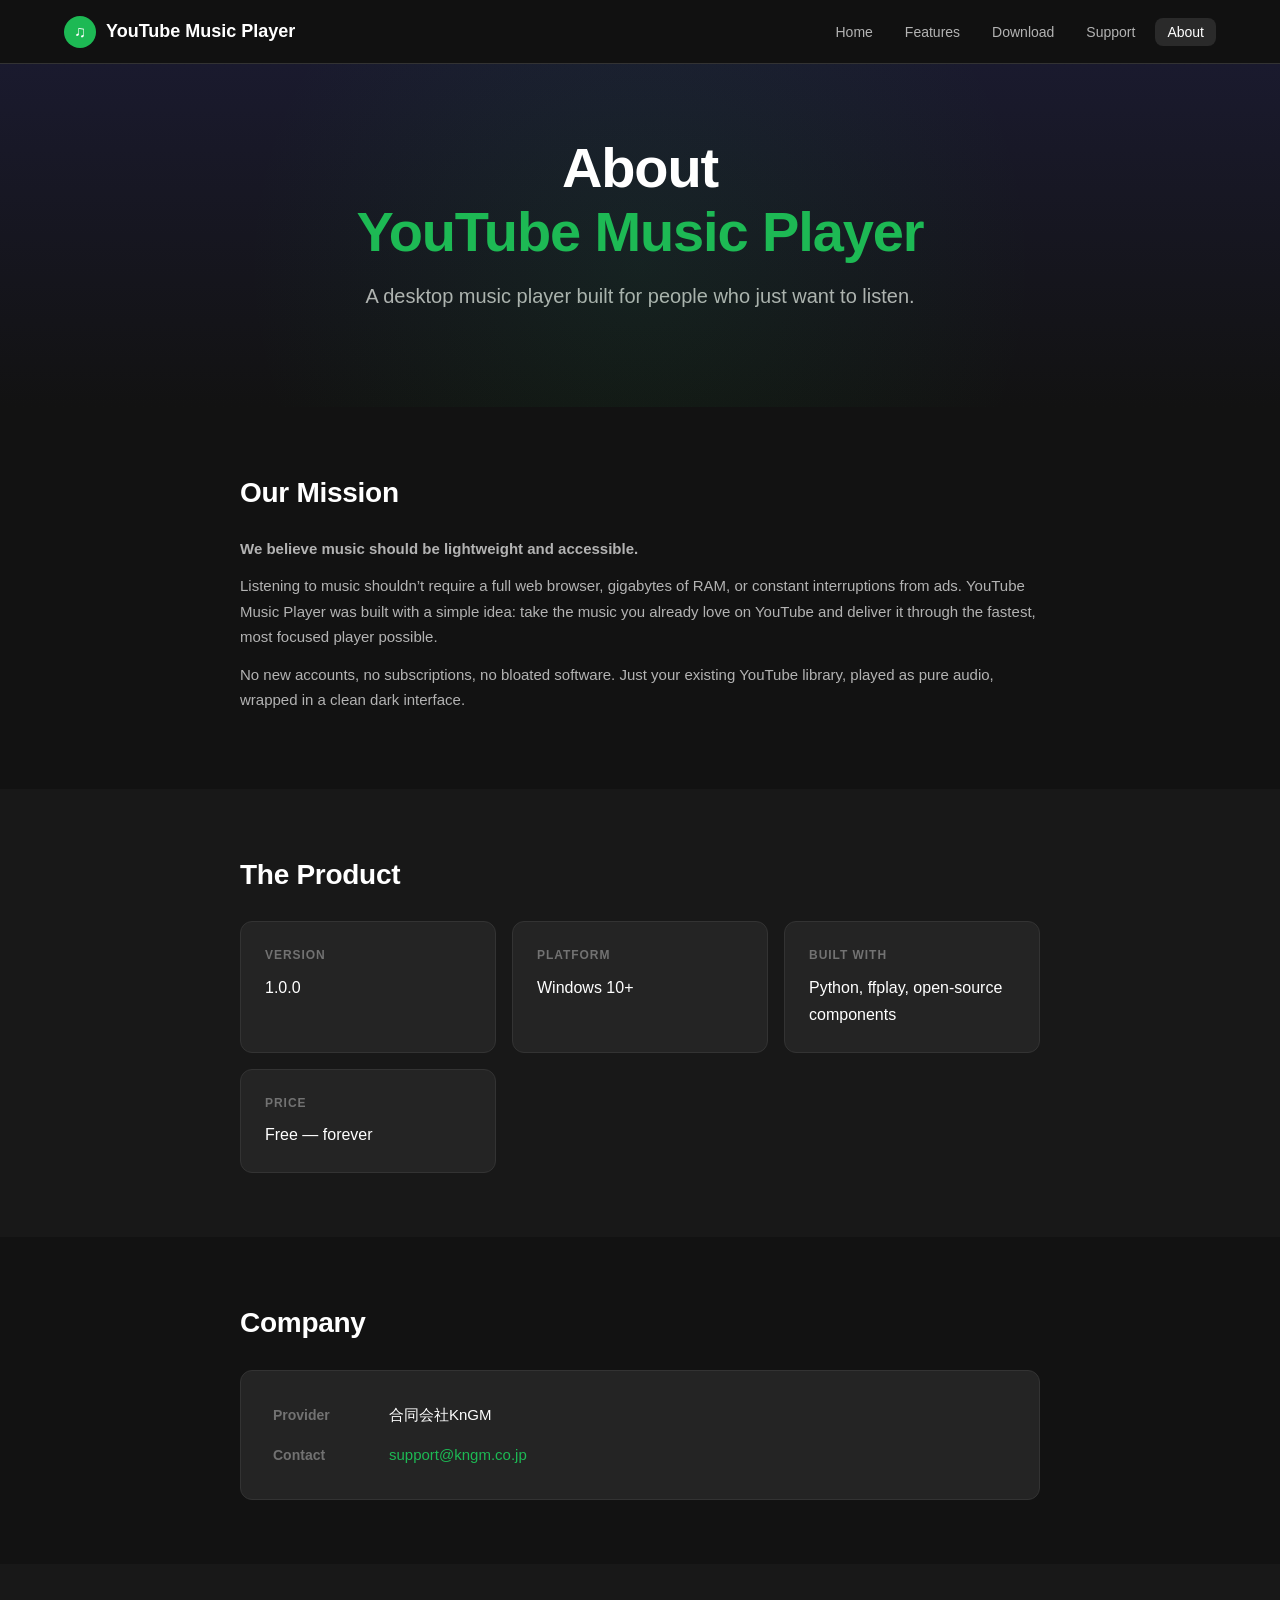
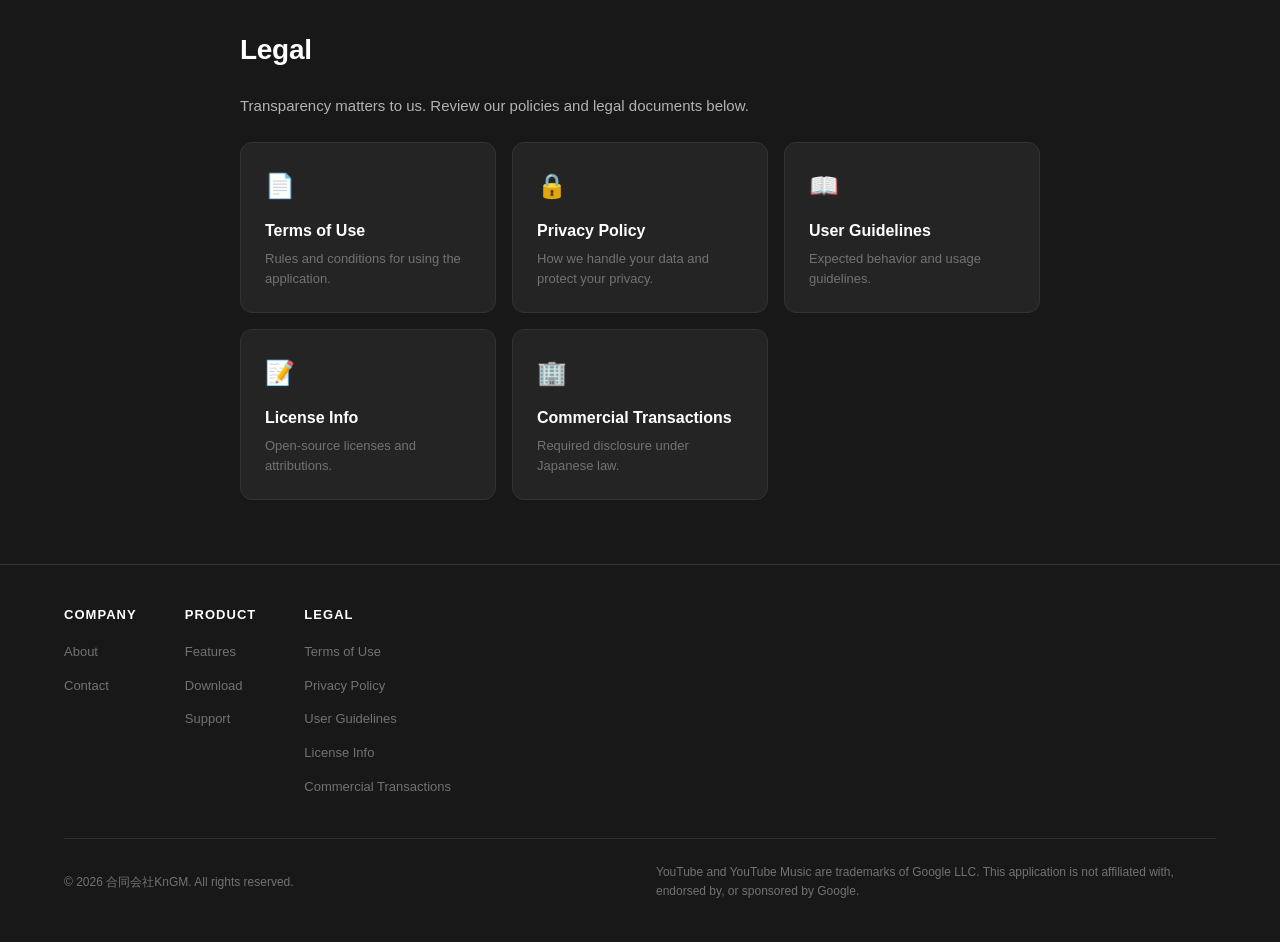
==== about.html @ 7d12eb29 "Initial website: YouTube Music Player by 合同会社KnGM" ====
<!DOCTYPE html>
<html lang="en">
<head>
  <meta charset="UTF-8">
  <meta name="viewport" content="width=device-width, initial-scale=1.0">
  <title>About - YouTube Music Player</title>
  <meta name="description" content="About YouTube Music Player. Built by 合同会社KnGM. Lightweight, accessible music for everyone.">
  <link rel="stylesheet" href="css/style.css">
</head>
<body>

  <!-- Header -->
  <header class="site-header">
    <div class="header-inner">
      <a href="index.html" class="logo">
        <span class="logo-icon">&#9835;</span>
        YouTube Music Player
      </a>
      <button class="nav-toggle" aria-label="Toggle navigation" onclick="document.querySelector('.nav-links').classList.toggle('open')">&#9776;</button>
      <nav>
        <ul class="nav-links">
          <li><a href="index.html">Home</a></li>
          <li><a href="premium.html">Features</a></li>
          <li><a href="download.html">Download</a></li>
          <li><a href="support.html">Support</a></li>
          <li><a href="about.html" class="active">About</a></li>
        </ul>
      </nav>
    </div>
  </header>

  <main>
    <!-- Hero -->
    <section class="hero hero-compact">
      <div class="container">
        <h1>About<br><span class="accent">YouTube Music Player</span></h1>
        <p class="tagline">A desktop music player built for people who just want to listen.</p>
      </div>
    </section>

    <!-- Mission -->
    <section class="about-section">
      <div class="container">
        <div class="about-block">
          <h2>Our Mission</h2>
          <p class="about-lead">We believe music should be lightweight and accessible.</p>
          <p>Listening to music shouldn&rsquo;t require a full web browser, gigabytes of RAM, or constant interruptions from ads. YouTube Music Player was built with a simple idea: take the music you already love on YouTube and deliver it through the fastest, most focused player possible.</p>
          <p>No new accounts, no subscriptions, no bloated software. Just your existing YouTube library, played as pure audio, wrapped in a clean dark interface.</p>
        </div>
      </div>
    </section>

    <!-- Product Info -->
    <section class="about-section about-section-alt">
      <div class="container">
        <div class="about-block">
          <h2>The Product</h2>
          <div class="about-info-grid">
            <div class="about-info-card">
              <h4>Version</h4>
              <p>1.0.0</p>
            </div>
            <div class="about-info-card">
              <h4>Platform</h4>
              <p>Windows 10+</p>
            </div>
            <div class="about-info-card">
              <h4>Built With</h4>
              <p>Python, ffplay, open-source components</p>
            </div>
            <div class="about-info-card">
              <h4>Price</h4>
              <p>Free &mdash; forever</p>
            </div>
          </div>
        </div>
      </div>
    </section>

    <!-- Company -->
    <section class="about-section">
      <div class="container">
        <div class="about-block">
          <h2>Company</h2>
          <div class="company-card">
            <div class="company-info">
              <div class="company-row">
                <span class="company-label">Provider</span>
                <span class="company-value">合同会社KnGM</span>
              </div>
              <div class="company-row">
                <span class="company-label">Contact</span>
                <span class="company-value"><a href="mailto:support@kngm.co.jp">support@kngm.co.jp</a></span>
              </div>
            </div>
          </div>
        </div>
      </div>
    </section>

    <!-- Legal Links -->
    <section class="about-section about-section-alt">
      <div class="container">
        <div class="about-block">
          <h2>Legal</h2>
          <p>Transparency matters to us. Review our policies and legal documents below.</p>
          <div class="legal-links-grid">
            <a href="legal/terms.html" class="legal-link-card">
              <span class="legal-link-icon">&#128196;</span>
              <h4>Terms of Use</h4>
              <p>Rules and conditions for using the application.</p>
            </a>
            <a href="legal/privacy.html" class="legal-link-card">
              <span class="legal-link-icon">&#128274;</span>
              <h4>Privacy Policy</h4>
              <p>How we handle your data and protect your privacy.</p>
            </a>
            <a href="legal/guidelines.html" class="legal-link-card">
              <span class="legal-link-icon">&#128214;</span>
              <h4>User Guidelines</h4>
              <p>Expected behavior and usage guidelines.</p>
            </a>
            <a href="legal/license.html" class="legal-link-card">
              <span class="legal-link-icon">&#128221;</span>
              <h4>License Info</h4>
              <p>Open-source licenses and attributions.</p>
            </a>
            <a href="legal/transactions.html" class="legal-link-card">
              <span class="legal-link-icon">&#127970;</span>
              <h4>Commercial Transactions</h4>
              <p>Required disclosure under Japanese law.</p>
            </a>
          </div>
        </div>
      </div>
    </section>
  </main>

  <!-- Footer (Spotify-style) -->
  <footer class="site-footer">
    <div class="container">
      <div class="footer-grid">
        <div class="footer-col">
          <h4>Company</h4>
          <ul>
            <li><a href="about.html">About</a></li>
            <li><a href="support.html">Contact</a></li>
          </ul>
        </div>
        <div class="footer-col">
          <h4>Product</h4>
          <ul>
            <li><a href="premium.html">Features</a></li>
            <li><a href="download.html">Download</a></li>
            <li><a href="support.html">Support</a></li>
          </ul>
        </div>
        <div class="footer-col">
          <h4>Legal</h4>
          <ul>
            <li><a href="legal/terms.html">Terms of Use</a></li>
            <li><a href="legal/privacy.html">Privacy Policy</a></li>
            <li><a href="legal/guidelines.html">User Guidelines</a></li>
            <li><a href="legal/license.html">License Info</a></li>
            <li><a href="legal/transactions.html">Commercial Transactions</a></li>
          </ul>
        </div>
      </div>
      <div class="footer-bottom">
        <p>&copy; 2026 合同会社KnGM. All rights reserved.</p>
        <p class="footer-disclaimer">YouTube and YouTube Music are trademarks of Google LLC. This application is not affiliated with, endorsed by, or sponsored by Google.</p>
      </div>
    </div>
  </footer>

</body>
</html>
---- css/style.css ----
/* ========================================
   YouTube Music Player - Website Stylesheet
   Provider: 合同会社KnGM
   ======================================== */

/* --- Reset & Base --- */
*,
*::before,
*::after {
  margin: 0;
  padding: 0;
  box-sizing: border-box;
}

:root {
  --bg-primary: #121212;
  --bg-secondary: #181818;
  --bg-elevated: #1e1e1e;
  --bg-card: #242424;
  --bg-hover: #2a2a2a;
  --green: #1DB954;
  --green-hover: #1ed760;
  --green-dark: #158a3e;
  --text-primary: #ffffff;
  --text-secondary: #b3b3b3;
  --text-muted: #727272;
  --border: #333333;
  --radius: 8px;
  --radius-lg: 12px;
  --radius-xl: 16px;
  --shadow: 0 8px 24px rgba(0, 0, 0, 0.5);
  --shadow-lg: 0 16px 48px rgba(0, 0, 0, 0.7);
  --transition: 0.2s ease;
  --max-width: 1200px;
  --header-height: 64px;
}

html {
  scroll-behavior: smooth;
  font-size: 16px;
}

body {
  font-family: -apple-system, BlinkMacSystemFont, "Segoe UI", Roboto, Oxygen,
    Ubuntu, Cantarell, "Fira Sans", "Droid Sans", "Helvetica Neue", sans-serif;
  background-color: var(--bg-primary);
  color: var(--text-primary);
  line-height: 1.6;
  min-height: 100vh;
  display: flex;
  flex-direction: column;
  -webkit-font-smoothing: antialiased;
  -moz-osx-font-smoothing: grayscale;
}

a {
  color: var(--green);
  text-decoration: none;
  transition: color var(--transition);
}

a:hover {
  color: var(--green-hover);
  text-decoration: underline;
}

img {
  max-width: 100%;
  height: auto;
}

/* --- Header / Navigation --- */
.site-header {
  position: sticky;
  top: 0;
  z-index: 1000;
  background: rgba(18, 18, 18, 0.92);
  backdrop-filter: blur(12px);
  -webkit-backdrop-filter: blur(12px);
  border-bottom: 1px solid var(--border);
  height: var(--header-height);
}

.header-inner {
  max-width: var(--max-width);
  margin: 0 auto;
  padding: 0 24px;
  height: 100%;
  display: flex;
  align-items: center;
  justify-content: space-between;
}

.logo {
  display: flex;
  align-items: center;
  gap: 10px;
  font-weight: 700;
  font-size: 1.125rem;
  color: var(--text-primary);
  text-decoration: none;
  white-space: nowrap;
}

.logo:hover {
  color: var(--text-primary);
  text-decoration: none;
}

.logo-icon {
  width: 32px;
  height: 32px;
  background: var(--green);
  border-radius: 50%;
  display: flex;
  align-items: center;
  justify-content: center;
  font-size: 1rem;
  flex-shrink: 0;
}

.nav-toggle {
  display: none;
  background: none;
  border: none;
  color: var(--text-primary);
  font-size: 1.5rem;
  cursor: pointer;
  padding: 4px;
  line-height: 1;
}

.nav-links {
  display: flex;
  align-items: center;
  gap: 8px;
  list-style: none;
}

.nav-links a {
  color: var(--text-secondary);
  font-size: 0.875rem;
  font-weight: 500;
  padding: 6px 12px;
  border-radius: var(--radius);
  transition: all var(--transition);
  white-space: nowrap;
}

.nav-links a:hover,
.nav-links a.active {
  color: var(--text-primary);
  background: var(--bg-hover);
  text-decoration: none;
}

/* --- Main Content --- */
main {
  flex: 1;
}

.container {
  max-width: var(--max-width);
  margin: 0 auto;
  padding: 0 24px;
}

/* --- Hero Section --- */
.hero {
  padding: 100px 0 80px;
  text-align: center;
  background: linear-gradient(180deg, #1a1a2e 0%, var(--bg-primary) 100%);
  position: relative;
  overflow: hidden;
}

.hero::before {
  content: "";
  position: absolute;
  top: -200px;
  left: 50%;
  transform: translateX(-50%);
  width: 800px;
  height: 800px;
  background: radial-gradient(circle, rgba(29, 185, 84, 0.08) 0%, transparent 70%);
  pointer-events: none;
}

.hero h1 {
  font-size: 3.5rem;
  font-weight: 800;
  letter-spacing: -0.02em;
  margin-bottom: 16px;
  line-height: 1.15;
  position: relative;
}

.hero h1 .accent {
  color: var(--green);
}

.hero .tagline {
  font-size: 1.25rem;
  color: var(--text-secondary);
  max-width: 560px;
  margin: 0 auto 40px;
  line-height: 1.5;
}

.hero-buttons {
  display: flex;
  gap: 16px;
  justify-content: center;
  flex-wrap: wrap;
}

/* --- Buttons --- */
.btn {
  display: inline-flex;
  align-items: center;
  gap: 8px;
  padding: 14px 32px;
  font-size: 1rem;
  font-weight: 600;
  border-radius: 500px;
  border: none;
  cursor: pointer;
  transition: all var(--transition);
  text-decoration: none;
}

.btn:hover {
  text-decoration: none;
  transform: scale(1.04);
}

.btn-primary {
  background: var(--green);
  color: #000;
}

.btn-primary:hover {
  background: var(--green-hover);
  color: #000;
}

.btn-secondary {
  background: transparent;
  color: var(--text-primary);
  border: 1px solid var(--border);
}

.btn-secondary:hover {
  background: var(--bg-hover);
  border-color: var(--text-primary);
  color: var(--text-primary);
}

/* --- Features Section --- */
.features {
  padding: 80px 0;
}

.section-title {
  text-align: center;
  font-size: 2rem;
  font-weight: 700;
  margin-bottom: 48px;
  letter-spacing: -0.01em;
}

.features-grid {
  display: grid;
  grid-template-columns: repeat(auto-fit, minmax(300px, 1fr));
  gap: 24px;
}

.feature-card {
  background: var(--bg-card);
  border-radius: var(--radius-lg);
  padding: 32px;
  transition: all var(--transition);
  border: 1px solid transparent;
}

.feature-card:hover {
  background: var(--bg-hover);
  border-color: var(--border);
  transform: translateY(-2px);
}

.feature-icon {
  width: 48px;
  height: 48px;
  background: rgba(29, 185, 84, 0.12);
  border-radius: var(--radius);
  display: flex;
  align-items: center;
  justify-content: center;
  font-size: 1.5rem;
  margin-bottom: 16px;
  color: var(--green);
}

.feature-card h3 {
  font-size: 1.125rem;
  font-weight: 600;
  margin-bottom: 8px;
}

.feature-card p {
  color: var(--text-secondary);
  font-size: 0.9375rem;
  line-height: 1.6;
}

/* --- CTA Section --- */
.cta-section {
  padding: 80px 0;
  text-align: center;
}

.cta-box {
  background: linear-gradient(135deg, var(--bg-card) 0%, var(--bg-elevated) 100%);
  border: 1px solid var(--border);
  border-radius: var(--radius-xl);
  padding: 64px 40px;
  max-width: 720px;
  margin: 0 auto;
}

.cta-box h2 {
  font-size: 2rem;
  font-weight: 700;
  margin-bottom: 12px;
}

.cta-box p {
  color: var(--text-secondary);
  margin-bottom: 32px;
  font-size: 1.0625rem;
}

/* --- Legal Pages --- */
.legal-page {
  padding: 48px 0 80px;
}

.legal-content {
  max-width: 800px;
  margin: 0 auto;
}

.legal-content h1 {
  font-size: 2.25rem;
  font-weight: 700;
  margin-bottom: 8px;
  letter-spacing: -0.01em;
}

.legal-content .subtitle {
  color: var(--text-muted);
  font-size: 0.9375rem;
  margin-bottom: 40px;
}

.legal-content h2 {
  font-size: 1.375rem;
  font-weight: 600;
  margin: 40px 0 16px;
  padding-top: 24px;
  border-top: 1px solid var(--border);
}

.legal-content h2:first-of-type {
  border-top: none;
  padding-top: 0;
}

.legal-content h3 {
  font-size: 1.125rem;
  font-weight: 600;
  margin: 24px 0 12px;
}

.legal-content p {
  color: var(--text-secondary);
  margin-bottom: 16px;
  font-size: 0.9375rem;
}

.legal-content ul,
.legal-content ol {
  color: var(--text-secondary);
  margin: 0 0 16px 24px;
  font-size: 0.9375rem;
}

.legal-content li {
  margin-bottom: 8px;
}

.legal-content strong {
  color: var(--text-primary);
  font-weight: 600;
}

.legal-content .jp-text {
  background: var(--bg-card);
  border-radius: var(--radius-lg);
  padding: 32px;
  margin-top: 48px;
  border: 1px solid var(--border);
}

.legal-content .jp-text h2 {
  border-top: none;
  padding-top: 0;
  margin-top: 32px;
}

.legal-content .jp-text h2:first-child {
  margin-top: 0;
}

.legal-content .info-table {
  width: 100%;
  border-collapse: collapse;
  margin: 16px 0;
}

.legal-content .info-table th,
.legal-content .info-table td {
  text-align: left;
  padding: 12px 16px;
  border-bottom: 1px solid var(--border);
  font-size: 0.9375rem;
}

.legal-content .info-table th {
  color: var(--text-primary);
  font-weight: 600;
  width: 200px;
  white-space: nowrap;
}

.legal-content .info-table td {
  color: var(--text-secondary);
}

/* --- Hero Compact (for inner pages) --- */
.hero-compact {
  padding: 72px 0 56px;
}

/* --- Hero Screenshot Placeholder --- */
.hero-screenshot {
  margin-top: 48px;
  position: relative;
}

.screenshot-placeholder {
  max-width: 720px;
  margin: 0 auto;
  height: 400px;
  background: var(--bg-card);
  border: 1px solid var(--border);
  border-radius: var(--radius-xl);
  display: flex;
  flex-direction: column;
  align-items: center;
  justify-content: center;
  gap: 12px;
  color: var(--text-muted);
  font-size: 0.9375rem;
}

.screenshot-icon {
  font-size: 3rem;
  color: var(--green);
  opacity: 0.4;
}

/* --- Download Meta --- */
.download-meta {
  margin-top: 16px;
  font-size: 0.875rem;
  color: var(--text-muted);
}

/* --- How It Works Section --- */
.how-it-works {
  padding: 80px 0;
}

.how-it-works h2 {
  text-align: center;
  font-size: 2rem;
  font-weight: 700;
  margin-bottom: 48px;
  letter-spacing: -0.01em;
}

.steps {
  display: grid;
  grid-template-columns: repeat(auto-fit, minmax(240px, 1fr));
  gap: 32px;
  max-width: 900px;
  margin: 0 auto;
}

.step {
  text-align: center;
}

.step-number {
  width: 48px;
  height: 48px;
  background: var(--green);
  color: #000;
  border-radius: 50%;
  display: flex;
  align-items: center;
  justify-content: center;
  font-size: 1.25rem;
  font-weight: 700;
  margin: 0 auto 16px;
}

.step h3 {
  font-size: 1.125rem;
  font-weight: 600;
  margin-bottom: 8px;
}

.step p {
  color: var(--text-secondary);
  font-size: 0.9375rem;
  line-height: 1.6;
}

/* --- Feature Grid (index page) --- */
.feature-grid {
  display: grid;
  grid-template-columns: repeat(auto-fit, minmax(300px, 1fr));
  gap: 24px;
}

.features h2 {
  text-align: center;
  font-size: 2rem;
  font-weight: 700;
  margin-bottom: 48px;
  letter-spacing: -0.01em;
}

/* --- CTA Section (shared) --- */
.cta-section h2 {
  font-size: 2rem;
  font-weight: 700;
  margin-bottom: 12px;
}

.cta-section p {
  color: var(--text-secondary);
  margin-bottom: 32px;
  font-size: 1.0625rem;
}

/* --- Feature Detail Section (premium.html) --- */
.features-detail {
  padding: 80px 0;
}

.feature-detail-grid {
  display: grid;
  grid-template-columns: repeat(auto-fit, minmax(480px, 1fr));
  gap: 24px;
}

.feature-detail-card {
  background: var(--bg-card);
  border-radius: var(--radius-lg);
  padding: 32px;
  display: flex;
  gap: 20px;
  align-items: flex-start;
  border: 1px solid transparent;
  transition: all var(--transition);
}

.feature-detail-card:hover {
  background: var(--bg-hover);
  border-color: var(--border);
  transform: translateY(-2px);
}

.feature-detail-icon {
  width: 48px;
  height: 48px;
  min-width: 48px;
  background: rgba(29, 185, 84, 0.12);
  border-radius: var(--radius);
  display: flex;
  align-items: center;
  justify-content: center;
  font-size: 1.5rem;
  color: var(--green);
}

.feature-detail-content h3 {
  font-size: 1.125rem;
  font-weight: 600;
  margin-bottom: 8px;
}

.feature-detail-content p {
  color: var(--text-secondary);
  font-size: 0.9375rem;
  line-height: 1.6;
}

/* --- Requirements Section --- */
.requirements-section {
  padding: 80px 0;
  background: var(--bg-secondary);
}

.requirements-card {
  max-width: 640px;
  margin: 0 auto;
  background: var(--bg-card);
  border-radius: var(--radius-lg);
  border: 1px solid var(--border);
  overflow: hidden;
}

.requirements-table {
  width: 100%;
  border-collapse: collapse;
}

.requirements-table th,
.requirements-table td {
  text-align: left;
  padding: 16px 24px;
  font-size: 0.9375rem;
  border-bottom: 1px solid var(--border);
}

.requirements-table tr:last-child th,
.requirements-table tr:last-child td {
  border-bottom: none;
}

.requirements-table th {
  color: var(--text-primary);
  font-weight: 600;
  width: 180px;
  white-space: nowrap;
  background: rgba(255, 255, 255, 0.02);
}

.requirements-table td {
  color: var(--text-secondary);
}

/* --- FAQ Section --- */
.faq-section {
  padding: 80px 0;
}

.faq-list {
  max-width: 800px;
  margin: 0 auto;
  display: flex;
  flex-direction: column;
  gap: 16px;
}

.faq-item {
  background: var(--bg-card);
  border-radius: var(--radius-lg);
  padding: 28px 32px;
  border: 1px solid transparent;
  transition: all var(--transition);
}

.faq-item:hover {
  border-color: var(--border);
}

.faq-question {
  font-size: 1.0625rem;
  font-weight: 600;
  margin-bottom: 12px;
  color: var(--text-primary);
}

.faq-answer {
  color: var(--text-secondary);
  font-size: 0.9375rem;
  line-height: 1.7;
}

.faq-answer p {
  margin-bottom: 12px;
}

.faq-answer p:last-child {
  margin-bottom: 0;
}

.faq-answer ol,
.faq-answer ul {
  margin: 8px 0 0 20px;
}

.faq-answer li {
  margin-bottom: 6px;
  line-height: 1.6;
}

/* --- Contact Section (support.html) --- */
.contact-section {
  padding: 0 0 80px;
}

.contact-card {
  max-width: 640px;
  margin: 0 auto;
  background: linear-gradient(135deg, var(--bg-card) 0%, var(--bg-elevated) 100%);
  border: 1px solid var(--border);
  border-radius: var(--radius-xl);
  padding: 48px 40px;
  text-align: center;
}

.contact-card h2 {
  font-size: 1.75rem;
  font-weight: 700;
  margin-bottom: 12px;
}

.contact-card > p {
  color: var(--text-secondary);
  font-size: 0.9375rem;
  margin-bottom: 32px;
  max-width: 480px;
  margin-left: auto;
  margin-right: auto;
}

.contact-info {
  display: flex;
  justify-content: center;
  gap: 48px;
  flex-wrap: wrap;
}

.contact-item {
  display: flex;
  align-items: center;
  gap: 16px;
  text-align: left;
}

.contact-icon {
  width: 48px;
  height: 48px;
  background: rgba(29, 185, 84, 0.12);
  border-radius: var(--radius);
  display: flex;
  align-items: center;
  justify-content: center;
  font-size: 1.25rem;
  color: var(--green);
  flex-shrink: 0;
}

.contact-item h4 {
  font-size: 0.75rem;
  font-weight: 600;
  text-transform: uppercase;
  letter-spacing: 0.08em;
  color: var(--text-muted);
  margin-bottom: 4px;
}

.contact-item p,
.contact-item a {
  font-size: 0.9375rem;
}

.contact-item p {
  color: var(--text-secondary);
}

/* --- About Sections (about.html) --- */
.about-section {
  padding: 64px 0;
}

.about-section-alt {
  background: var(--bg-secondary);
}

.about-block {
  max-width: 800px;
  margin: 0 auto;
}

.about-block h2 {
  font-size: 1.75rem;
  font-weight: 700;
  margin-bottom: 20px;
  letter-spacing: -0.01em;
}

.about-lead {
  font-size: 1.25rem;
  color: var(--green);
  font-weight: 600;
  margin-bottom: 16px;
}

.about-block p {
  color: var(--text-secondary);
  font-size: 0.9375rem;
  line-height: 1.7;
  margin-bottom: 12px;
}

.about-info-grid {
  display: grid;
  grid-template-columns: repeat(auto-fit, minmax(200px, 1fr));
  gap: 16px;
  margin-top: 24px;
}

.about-info-card {
  background: var(--bg-card);
  border-radius: var(--radius-lg);
  padding: 24px;
  border: 1px solid var(--border);
}

.about-info-card h4 {
  font-size: 0.75rem;
  font-weight: 600;
  text-transform: uppercase;
  letter-spacing: 0.08em;
  color: var(--text-muted);
  margin-bottom: 8px;
}

.about-info-card p {
  color: var(--text-primary);
  font-size: 1rem;
  font-weight: 500;
  margin-bottom: 0;
}

/* --- Company Card (about.html) --- */
.company-card {
  background: var(--bg-card);
  border-radius: var(--radius-lg);
  padding: 32px;
  border: 1px solid var(--border);
  margin-top: 24px;
}

.company-info {
  display: flex;
  flex-direction: column;
  gap: 16px;
}

.company-row {
  display: flex;
  align-items: center;
  gap: 16px;
}

.company-label {
  font-size: 0.875rem;
  font-weight: 600;
  color: var(--text-muted);
  width: 100px;
  flex-shrink: 0;
}

.company-value {
  font-size: 0.9375rem;
  color: var(--text-primary);
}

/* --- Legal Links Grid (about.html) --- */
.legal-links-grid {
  display: grid;
  grid-template-columns: repeat(auto-fit, minmax(220px, 1fr));
  gap: 16px;
  margin-top: 24px;
}

.legal-link-card {
  background: var(--bg-card);
  border-radius: var(--radius-lg);
  padding: 24px;
  border: 1px solid var(--border);
  transition: all var(--transition);
  display: block;
  text-decoration: none;
}

.legal-link-card:hover {
  background: var(--bg-hover);
  border-color: var(--green);
  transform: translateY(-2px);
  text-decoration: none;
}

.legal-link-icon {
  font-size: 1.5rem;
  display: block;
  margin-bottom: 12px;
}

.legal-link-card h4 {
  font-size: 1rem;
  font-weight: 600;
  color: var(--text-primary);
  margin-bottom: 6px;
}

.legal-link-card p {
  font-size: 0.8125rem;
  color: var(--text-muted);
  line-height: 1.5;
  margin-bottom: 0;
}

/* --- Footer Grid (used in index and all pages) --- */
.footer-grid {
  display: flex;
  gap: 48px;
  flex-wrap: wrap;
  margin-bottom: 32px;
}

.footer-col h4 {
  font-size: 0.8125rem;
  font-weight: 600;
  text-transform: uppercase;
  letter-spacing: 0.08em;
  color: var(--text-primary);
  margin-bottom: 12px;
}

.footer-col ul {
  list-style: none;
}

.footer-col li {
  margin-bottom: 8px;
}

.footer-col a {
  color: var(--text-muted);
  font-size: 0.8125rem;
  transition: color var(--transition);
}

.footer-col a:hover {
  color: var(--text-primary);
  text-decoration: none;
}

.footer-disclaimer {
  max-width: 560px;
}

/* --- Footer --- */
.site-footer {
  background: var(--bg-secondary);
  border-top: 1px solid var(--border);
  padding: 40px 0;
  margin-top: auto;
}

.footer-inner {
  max-width: var(--max-width);
  margin: 0 auto;
  padding: 0 24px;
}

.footer-top {
  display: flex;
  justify-content: space-between;
  align-items: flex-start;
  gap: 40px;
  margin-bottom: 32px;
}

.footer-brand p {
  color: var(--text-muted);
  font-size: 0.8125rem;
  margin-top: 8px;
  max-width: 280px;
}

.footer-links {
  display: flex;
  gap: 32px;
  flex-wrap: wrap;
}

.footer-links-col h4 {
  font-size: 0.8125rem;
  font-weight: 600;
  text-transform: uppercase;
  letter-spacing: 0.08em;
  color: var(--text-primary);
  margin-bottom: 12px;
}

.footer-links-col ul {
  list-style: none;
}

.footer-links-col li {
  margin-bottom: 8px;
}

.footer-links-col a {
  color: var(--text-muted);
  font-size: 0.8125rem;
  transition: color var(--transition);
}

.footer-links-col a:hover {
  color: var(--text-primary);
  text-decoration: none;
}

.footer-bottom {
  border-top: 1px solid var(--border);
  padding-top: 24px;
  display: flex;
  justify-content: space-between;
  align-items: center;
  flex-wrap: wrap;
  gap: 12px;
}

.footer-bottom p {
  color: var(--text-muted);
  font-size: 0.75rem;
}

/* --- Responsive --- */
@media (max-width: 768px) {
  .hero {
    padding: 64px 0 56px;
  }

  .hero-compact {
    padding: 56px 0 40px;
  }

  .hero h1 {
    font-size: 2.25rem;
  }

  .hero .tagline {
    font-size: 1.0625rem;
  }

  .section-title {
    font-size: 1.625rem;
  }

  .features-grid,
  .feature-grid {
    grid-template-columns: 1fr;
  }

  .feature-detail-grid {
    grid-template-columns: 1fr;
  }

  .feature-detail-card {
    flex-direction: column;
    gap: 16px;
  }

  .screenshot-placeholder {
    height: 240px;
  }

  .steps {
    grid-template-columns: 1fr;
    gap: 24px;
  }

  .requirements-table th {
    width: 140px;
  }

  .faq-item {
    padding: 20px 24px;
  }

  .contact-card {
    padding: 32px 24px;
  }

  .contact-info {
    flex-direction: column;
    gap: 24px;
    align-items: center;
  }

  .about-info-grid {
    grid-template-columns: 1fr 1fr;
  }

  .legal-links-grid {
    grid-template-columns: 1fr;
  }

  .company-row {
    flex-direction: column;
    align-items: flex-start;
    gap: 4px;
  }

  .cta-box {
    padding: 40px 24px;
  }

  .cta-box h2 {
    font-size: 1.5rem;
  }

  .footer-grid {
    flex-direction: column;
    gap: 24px;
  }

  .footer-top {
    flex-direction: column;
    gap: 32px;
  }

  .footer-links {
    gap: 24px;
  }

  .footer-bottom {
    flex-direction: column;
    text-align: center;
  }

  .nav-toggle {
    display: block;
  }

  .nav-links {
    display: none;
    position: absolute;
    top: var(--header-height);
    left: 0;
    right: 0;
    background: var(--bg-secondary);
    border-bottom: 1px solid var(--border);
    flex-direction: column;
    padding: 16px 24px;
    gap: 4px;
  }

  .nav-links.open {
    display: flex;
  }

  .nav-links a {
    display: block;
    padding: 10px 12px;
  }

  .legal-content h1 {
    font-size: 1.75rem;
  }

  .legal-content .info-table th {
    width: 140px;
  }

  .legal-content .jp-text {
    padding: 24px 20px;
  }
}

@media (max-width: 480px) {
  .hero h1 {
    font-size: 1.875rem;
  }

  .btn {
    padding: 12px 24px;
    font-size: 0.9375rem;
  }

  .feature-card {
    padding: 24px;
  }

  .about-info-grid {
    grid-template-columns: 1fr;
  }
}
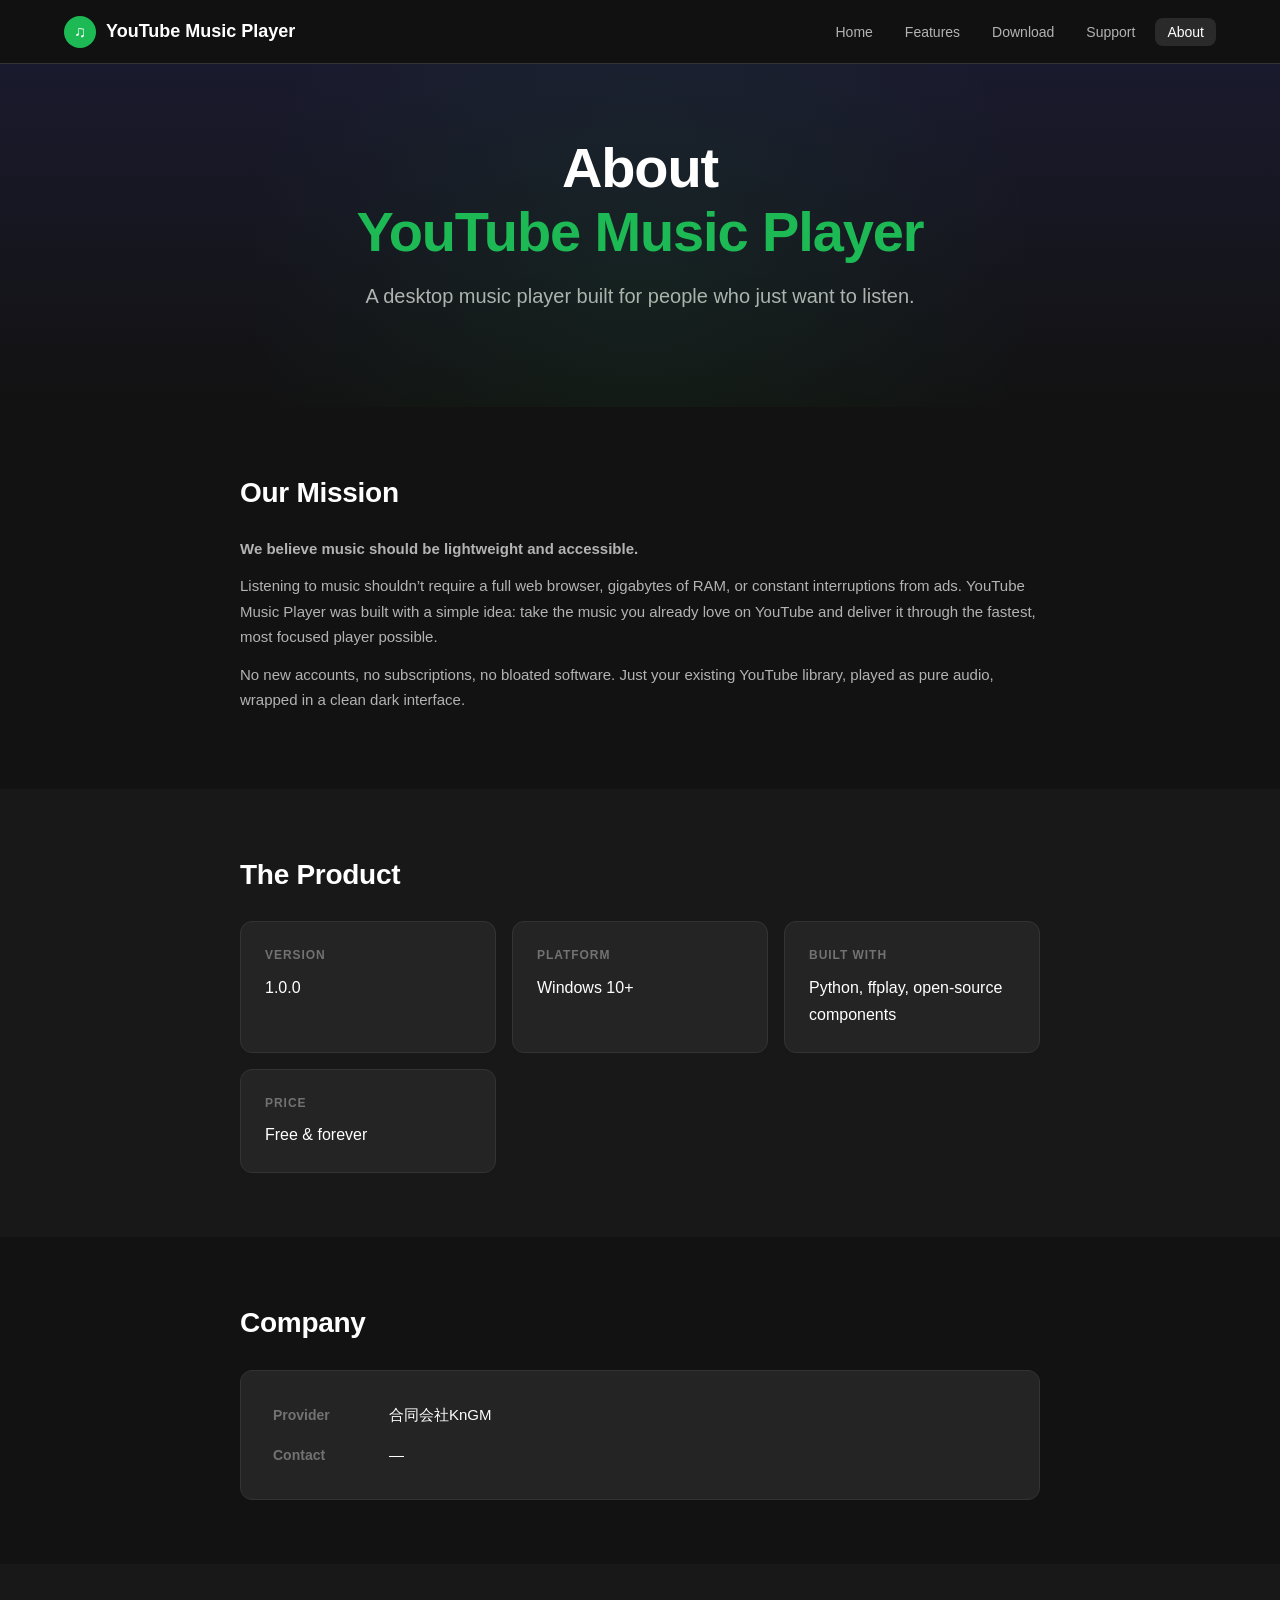
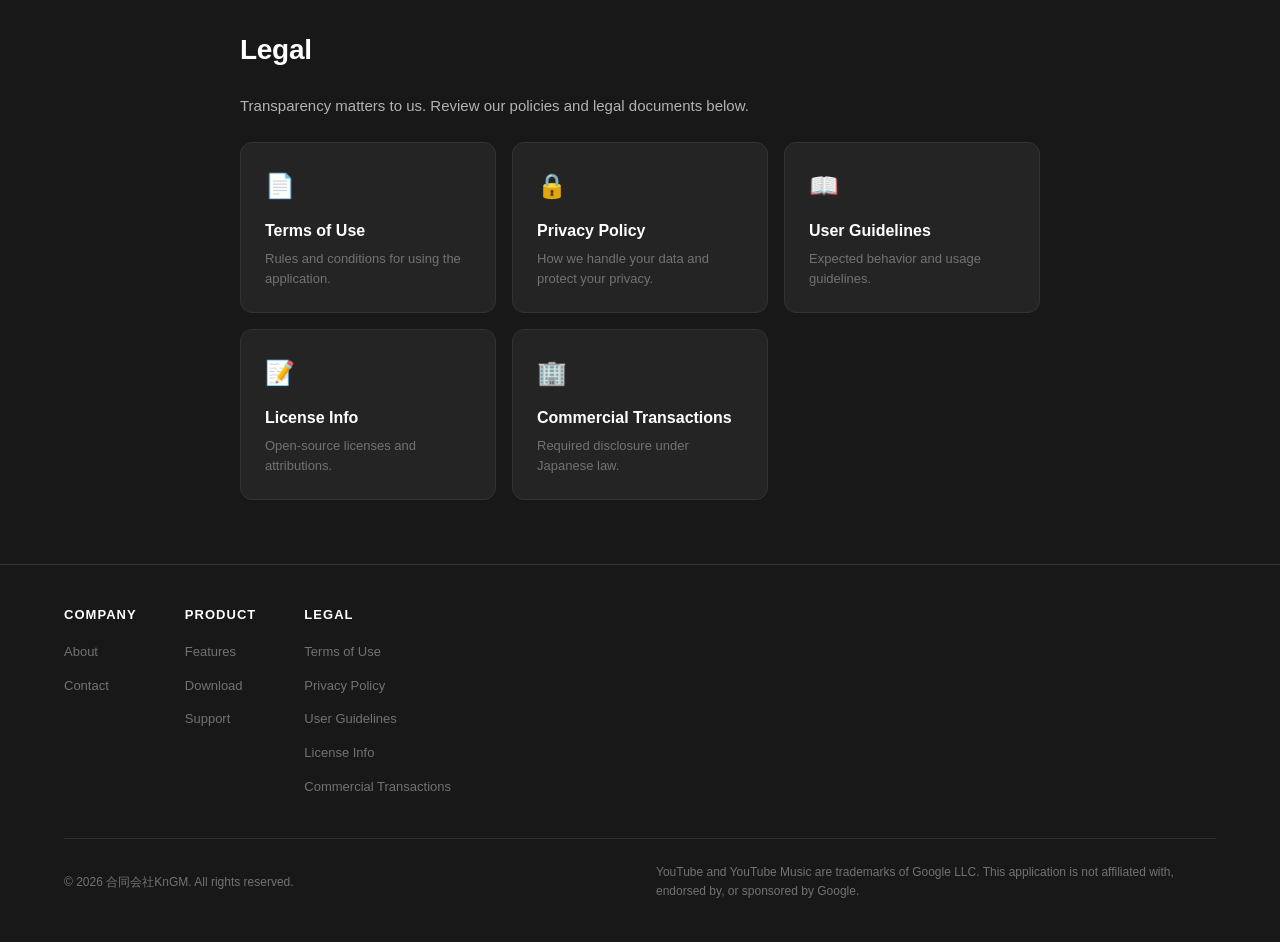
==== commit fa2122b1: "Fix legal pages: blank unregistered info, add free software notice" ====
--- a/about.html
+++ b/about.html
@@ -70,7 +70,7 @@
             </div>
             <div class="about-info-card">
               <h4>Price</h4>
-              <p>Free &mdash; forever</p>
+              <p>Free & forever</p>
             </div>
           </div>
         </div>
@@ -90,7 +90,7 @@
               </div>
               <div class="company-row">
                 <span class="company-label">Contact</span>
-                <span class="company-value"><a href="mailto:support@kngm.co.jp">support@kngm.co.jp</a></span>
+                <span class="company-value">—</span>
               </div>
             </div>
           </div>
